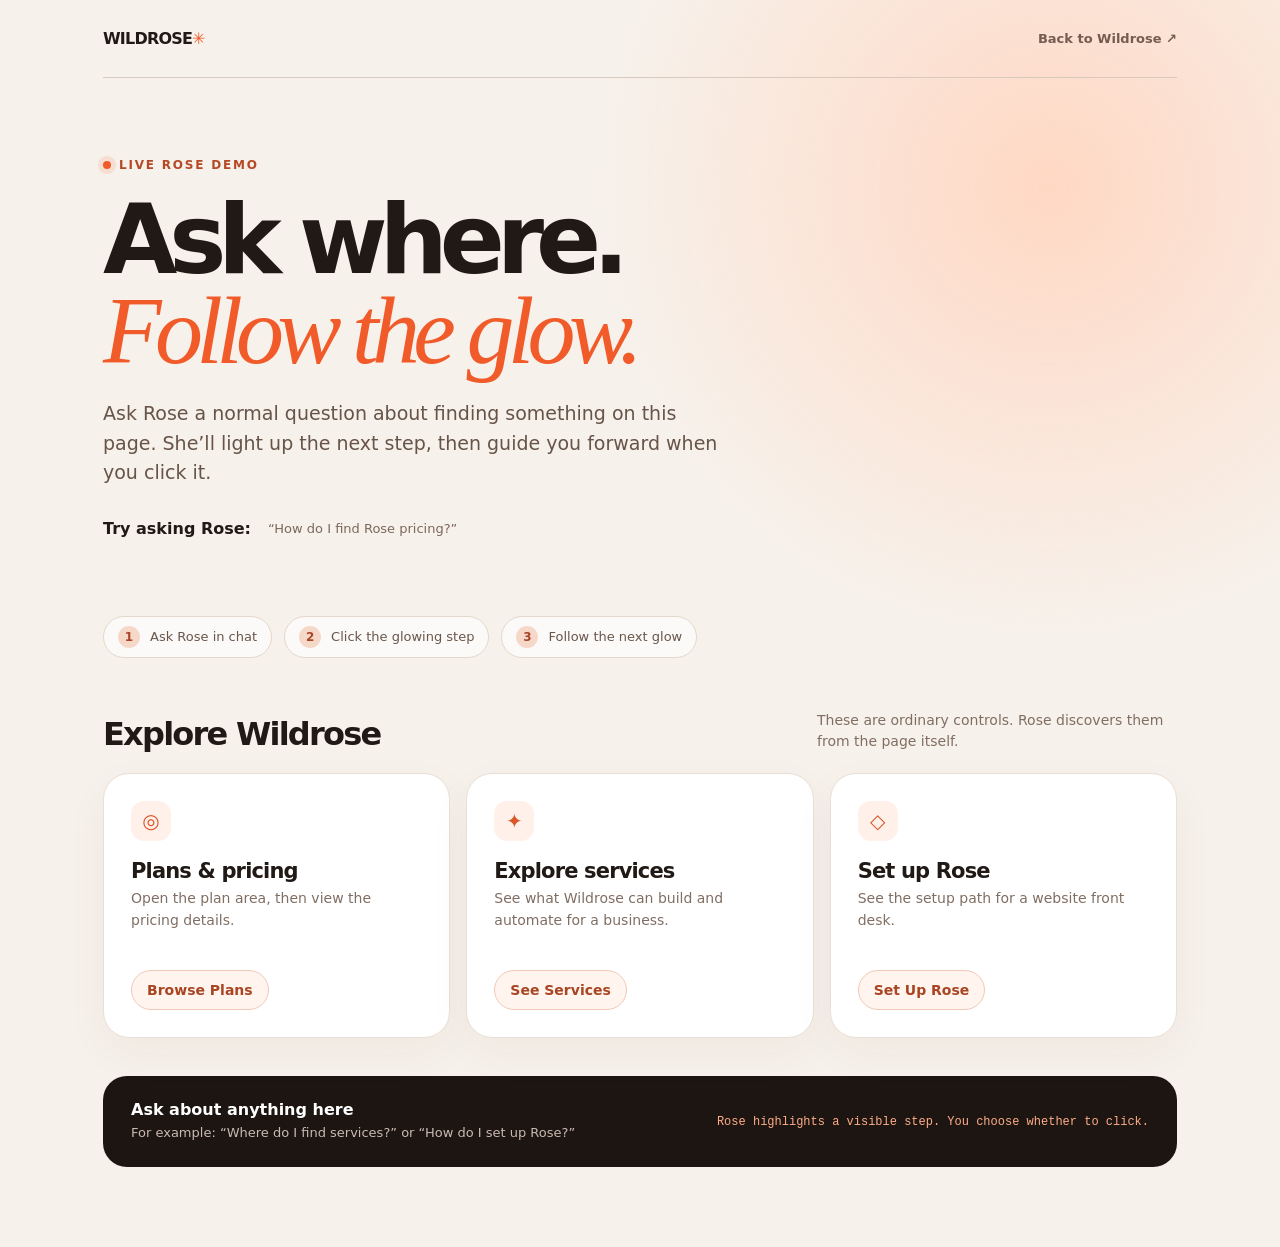
==== rose-guide.html @ 08dcb287 "Add Rose guided steps live demo" ====
<!doctype html>
<html lang="en">
<head>
  <meta charset="utf-8">
  <meta name="viewport" content="width=device-width, initial-scale=1">
  <meta name="theme-color" content="#16110f">
  <title>Ask Rose for directions | Wildrose Automations</title>
  <meta name="description" content="Ask Rose how to find something and follow the glowing steps.">
  <style>
    :root{font-family:Inter,ui-sans-serif,system-ui,-apple-system,BlinkMacSystemFont,"Segoe UI",sans-serif;color:#211915;background:#f7f1eb}
    *{box-sizing:border-box}html{scroll-behavior:smooth}body{margin:0;min-height:100vh;background:radial-gradient(circle at 82% 16%,#ffd8c4 0,transparent 31%),#f7f1eb}a{color:inherit;text-decoration:none}button{font:inherit}[hidden]{display:none!important}
    .shell{max-width:1130px;margin:auto;padding:0 28px}.topbar{height:78px;display:flex;align-items:center;justify-content:space-between;gap:20px;border-bottom:1px solid #d9c9bd}.brand{font-size:16px;font-weight:900;letter-spacing:-.05em}.brand span{color:#f15a29}.topbar .back{font-size:13px;font-weight:750;color:#745c50}.topbar .back:hover{text-decoration:underline}
    .hero{padding:76px 0 46px;max-width:800px}.eyebrow{display:inline-flex;align-items:center;gap:8px;color:#b54825;font-size:12px;font-weight:900;letter-spacing:.15em;text-transform:uppercase}.eyebrow:before{content:"";height:8px;width:8px;border-radius:50%;background:#f15a29;box-shadow:0 0 0 5px #f15a2920}h1{font-size:clamp(54px,8vw,96px);line-height:.94;letter-spacing:-.085em;margin:22px 0 23px;font-weight:900}h1 em{font-family:Georgia,serif;font-weight:400;color:#f15a29;letter-spacing:-.07em}p{line-height:1.55}.lead{font-size:19px;color:#675449;max-width:630px;margin:0}.try{display:flex;flex-wrap:wrap;align-items:center;gap:17px;margin-top:31px}.try button{border:0;border-radius:999px;background:#1e1713;color:#fff;padding:16px 24px;font-weight:850;cursor:pointer;box-shadow:0 12px 25px #37231826}.try button:hover{background:#3a251c}.try span{font-size:13px;color:#7b685d}.status{min-height:21px;margin-top:11px;font-size:13px;color:#9f401e}
    .steps{display:flex;flex-wrap:wrap;gap:12px;padding:0 0 38px}.step{display:flex;align-items:center;gap:10px;font-size:13px;color:#68564b;background:#ffffffa8;border:1px solid #e4d7cb;border-radius:999px;padding:9px 14px}.step b{width:22px;height:22px;border-radius:50%;display:grid;place-items:center;background:#f6d8c9;color:#a84627;font-size:12px}
    .section-head{display:flex;align-items:end;justify-content:space-between;gap:20px;margin:14px 0 20px}.section-head h2{margin:0;font-size:32px;letter-spacing:-.055em}.section-head p{max-width:360px;color:#806e63;margin:0;font-size:14px}.grid{display:grid;grid-template-columns:repeat(3,1fr);gap:16px}.card{min-height:265px;background:#fff;border:1px solid #eadfd5;border-radius:26px;padding:27px;box-shadow:0 15px 45px #4b30210b;display:flex;flex-direction:column;align-items:start}.icon{width:40px;height:40px;border-radius:13px;display:grid;place-items:center;background:#fff1e9;color:#dc562b;font-size:20px}.card h3{font-size:21px;letter-spacing:-.04em;margin:18px 0 5px}.card p{font-size:14px;color:#806e63;margin:0 0 24px}.card a,.card button{margin-top:auto;display:inline-flex;align-items:center;gap:8px;background:#fff4ee;border:1px solid #f1c9b7;color:#a94522;border-radius:999px;padding:11px 15px;font-weight:850;font-size:14px;transition:.2s;cursor:pointer}.card a:hover,.card button:hover{background:#f15a29;color:#fff;border-color:#f15a29}
    .reveal{margin-top:18px;background:#fff8f3;border:1px solid #eac8b8;border-radius:24px;padding:22px 26px}.reveal h3{margin:0 0 6px;font-size:21px}.reveal p{font-size:14px;color:#705d52;margin:0 0 14px}.reveal button{border:0;border-radius:999px;background:#f15a29;color:white;padding:12px 18px;font-weight:850;cursor:pointer}.reveal button:hover{background:#cb471f}.note{display:flex;justify-content:space-between;gap:20px;align-items:center;margin:38px 0 80px;background:#1c1512;color:#fff;border-radius:24px;padding:24px 28px}.note strong{display:block;margin-bottom:4px}.note p{color:#cbbab0;font-size:13px;margin:0}.note code{color:#ffad87;font-size:12px;white-space:nowrap}
    @media(max-width:760px){.topbar{height:66px}.hero{padding-top:55px}.section-head{display:block}.section-head p{margin-top:8px}.grid{grid-template-columns:1fr}.card{min-height:215px}.note{display:block}.note code{display:block;margin-top:16px;white-space:normal}.shell{padding:0 19px}}
  </style>
</head>
<body>
  <div class="shell">
    <header class="topbar"><a class="brand" href="https://wildroseautomations.ca/">WILDROSE<span>✳</span></a><a class="back" href="https://wildroseautomations.ca/">Back to Wildrose ↗</a></header>
    <main>
      <section class="hero">
        <div class="eyebrow">Live Rose demo</div>
        <h1>Ask where.<br><em>Follow the glow.</em></h1>
        <p class="lead">Ask Rose a normal question about finding something on this page. She’ll light up the next step, then guide you forward when you click it.</p>
        <div class="try"><strong>Try asking Rose:</strong><span>“How do I find Rose pricing?”</span></div>
        <div class="status" id="demo-status" role="status" aria-live="polite"></div>
      </section>
      <div class="steps" aria-label="How to try it"><div class="step"><b>1</b> Ask Rose in chat</div><div class="step"><b>2</b> Click the glowing step</div><div class="step"><b>3</b> Follow the next glow</div></div>
      <section aria-labelledby="actions-title">
        <div class="section-head"><h2 id="actions-title">Explore Wildrose</h2><p>These are ordinary controls. Rose discovers them from the page itself.</p></div>
        <div class="grid">
          <article class="card"><div class="icon" aria-hidden="true">◎</div><h3>Plans & pricing</h3><p>Open the plan area, then view the pricing details.</p><button id="browse-plans" type="button">Browse Plans</button></article>
          <article class="card"><div class="icon" aria-hidden="true">✦</div><h3>Explore services</h3><p>See what Wildrose can build and automate for a business.</p><a href="https://wildroseautomations.ca/automations.html">See Services</a></article>
          <article class="card"><div class="icon" aria-hidden="true">◇</div><h3>Set up Rose</h3><p>See the setup path for a website front desk.</p><a href="https://wildroseautomations.ca/rose-onboarding.html">Set Up Rose</a></article>
        </div>
        <div class="reveal" id="plans-area" hidden><h3>Plans area</h3><p>The pricing details are one step further.</p><button id="view-pricing" type="button">View Pricing</button></div>
        <div class="reveal" id="pricing-details" hidden><h3>Pricing details</h3><p>Rose is quoted to the needs of each business. A simple information website starts at $5.99/month; features such as booking and custom automation are scoped separately.</p><a href="mailto:jack@wildroseautomations.ca?subject=Rose%20pricing%20question">Email Us about Rose</a></div>
      </section>
      <aside class="note"><div><strong>Ask about anything here</strong><p>For example: “Where do I find services?” or “How do I set up Rose?”</p></div><code>Rose highlights a visible step. You choose whether to click.</code></aside>
    </main>
  </div>
  <script src="https://wildroseautomations.ca/wildrose-widget-client.js?v=rose-guide-demo-2" data-api-base="https://wildrose-widget.wildeautomations.com" data-business-id="wildrose-automations" data-owner-email="jack@wildroseautomations.ca" data-title="Rose" data-business-name="Wildrose Automations" data-accent="#f15a29" data-subtitle="Wildrose's AI front desk" data-placeholder="Ask where to find something…" async></script>
  <script>
    const demoStatus = document.getElementById('demo-status');
    const plans = document.getElementById('browse-plans');
    const pricing = document.getElementById('view-pricing');
    plans.addEventListener('click', () => { document.getElementById('plans-area').hidden = false; demoStatus.textContent = 'You opened Plans. Follow Rose’s next glow.'; });
    pricing.addEventListener('click', () => { document.getElementById('pricing-details').hidden = false; demoStatus.textContent = 'You found the pricing details.'; document.getElementById('pricing-details').scrollIntoView({ behavior: 'smooth', block: 'center' }); });
    const openRoseChat = () => {
      const fab = document.querySelector('.wrc-fab');
      const chat = document.querySelector('.wrc-tab[data-view="chat"]');
      if (!fab || !chat) return false;
      fab.click();
      chat.click();
      return true;
    };
    if (!openRoseChat()) {
      const ready = new MutationObserver(() => { if (openRoseChat()) ready.disconnect(); });
      ready.observe(document.body, { childList: true, subtree: true });
    }
  </script>
</body>
</html>
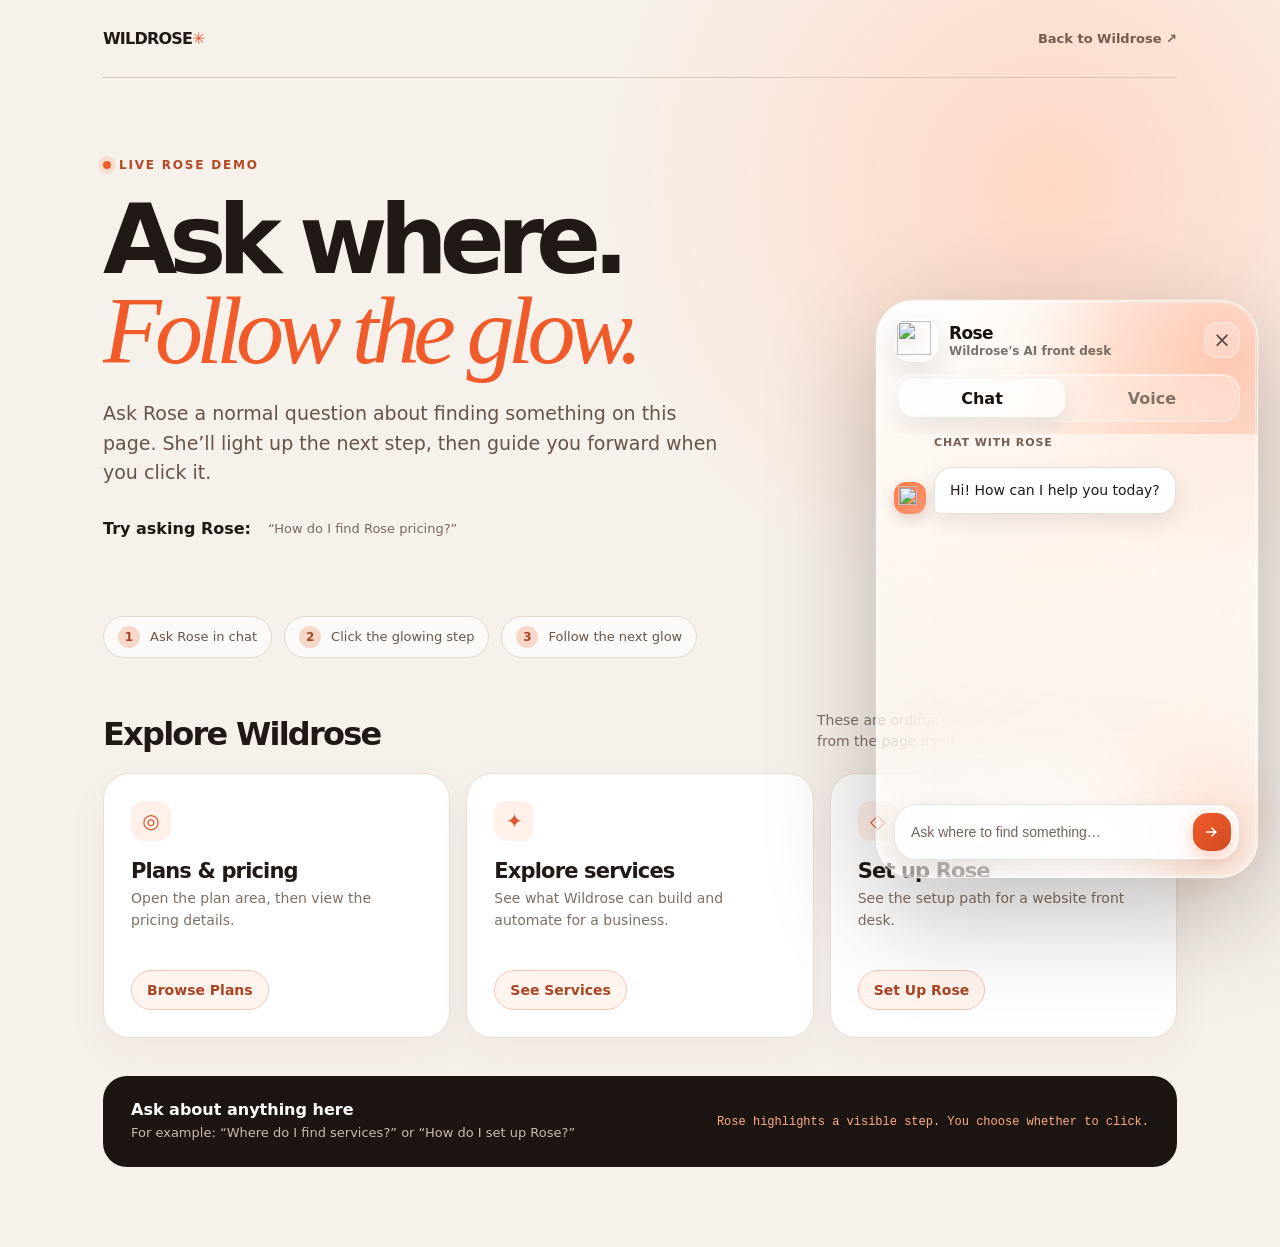
==== commit cec85111: "Load Rose widget from demo site" ====
--- a/rose-guide.html
+++ b/rose-guide.html
@@ -42,7 +42,7 @@
       <aside class="note"><div><strong>Ask about anything here</strong><p>For example: “Where do I find services?” or “How do I set up Rose?”</p></div><code>Rose highlights a visible step. You choose whether to click.</code></aside>
     </main>
   </div>
-  <script src="https://wildroseautomations.ca/wildrose-widget-client.js?v=rose-guide-demo-2" data-api-base="https://wildrose-widget.wildeautomations.com" data-business-id="wildrose-automations" data-owner-email="jack@wildroseautomations.ca" data-title="Rose" data-business-name="Wildrose Automations" data-accent="#f15a29" data-subtitle="Wildrose's AI front desk" data-placeholder="Ask where to find something…" async></script>
+  <script src="./wildrose-widget-client.js?v=rose-guide-demo-3" data-api-base="https://wildrose-widget.wildeautomations.com" data-business-id="wildrose-automations" data-owner-email="jack@wildroseautomations.ca" data-title="Rose" data-business-name="Wildrose Automations" data-accent="#f15a29" data-subtitle="Wildrose's AI front desk" data-placeholder="Ask where to find something…" async></script>
   <script>
     const demoStatus = document.getElementById('demo-status');
     const plans = document.getElementById('browse-plans');
